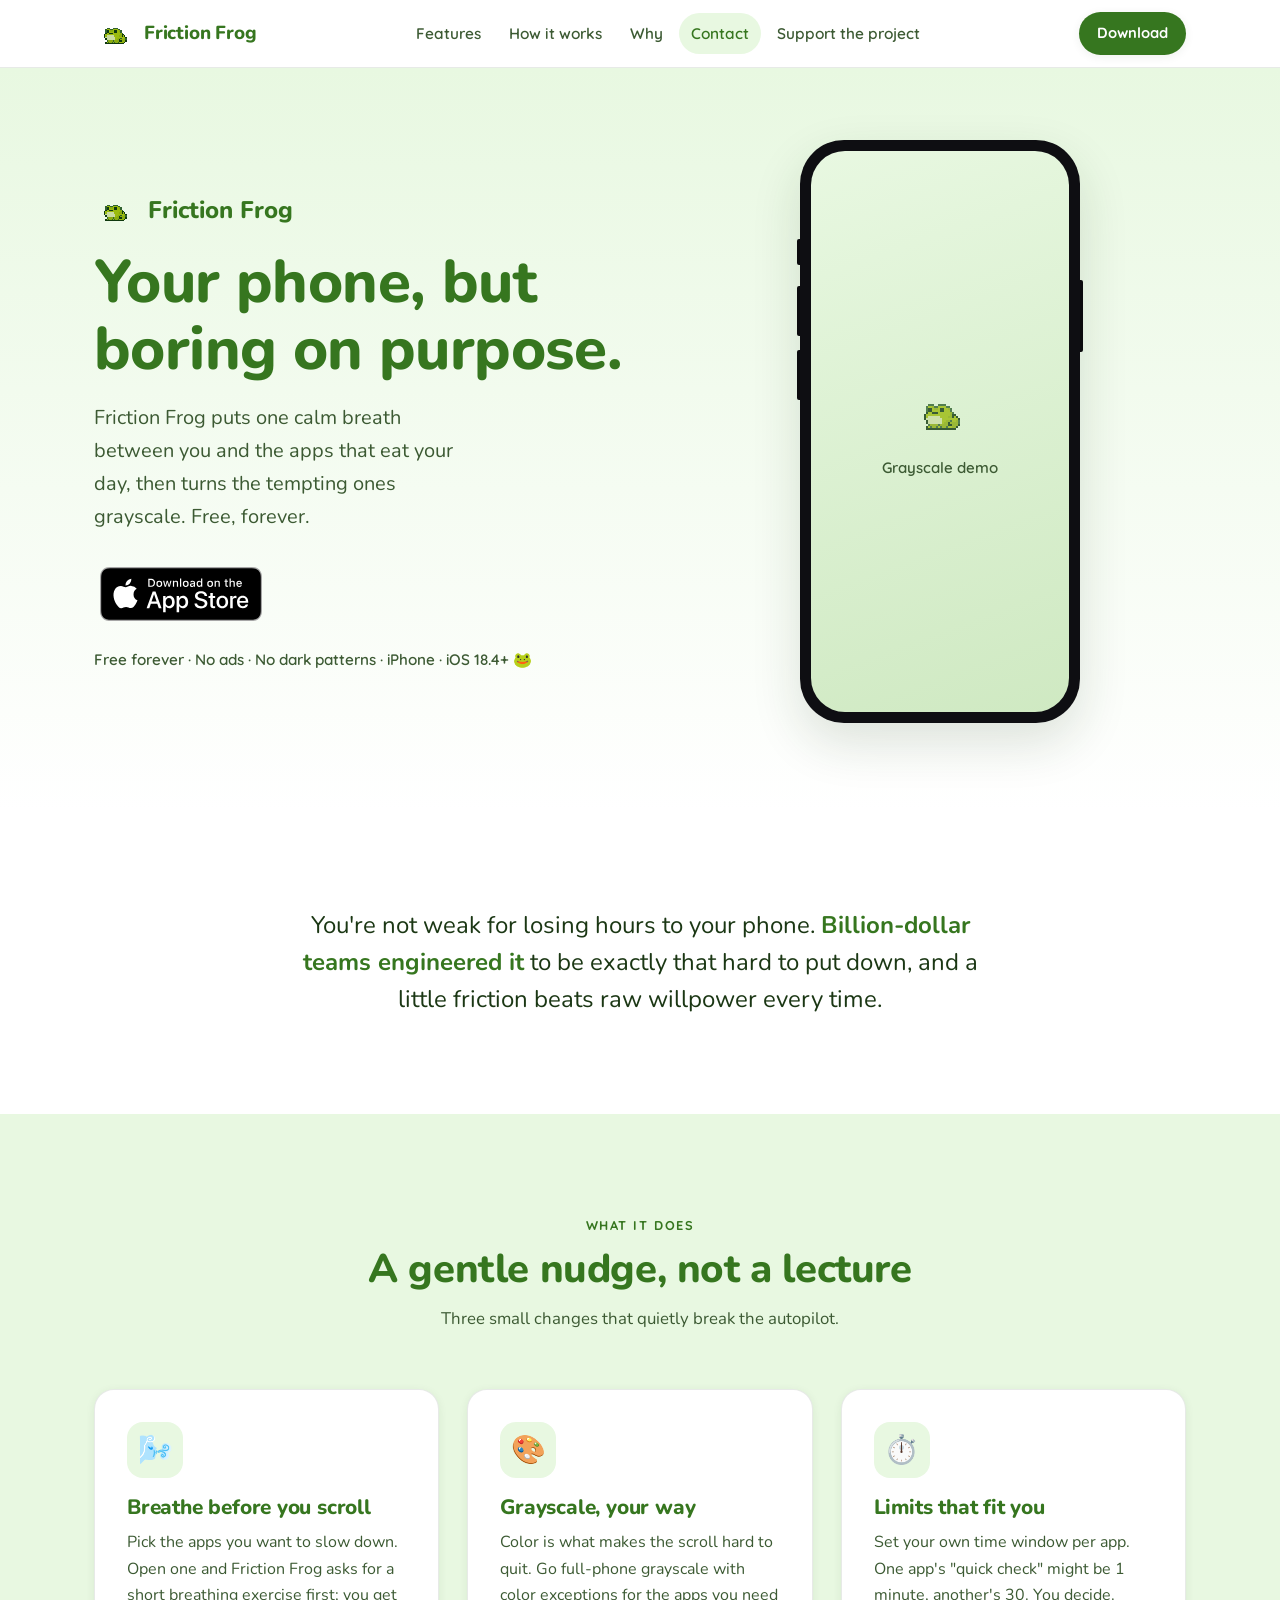
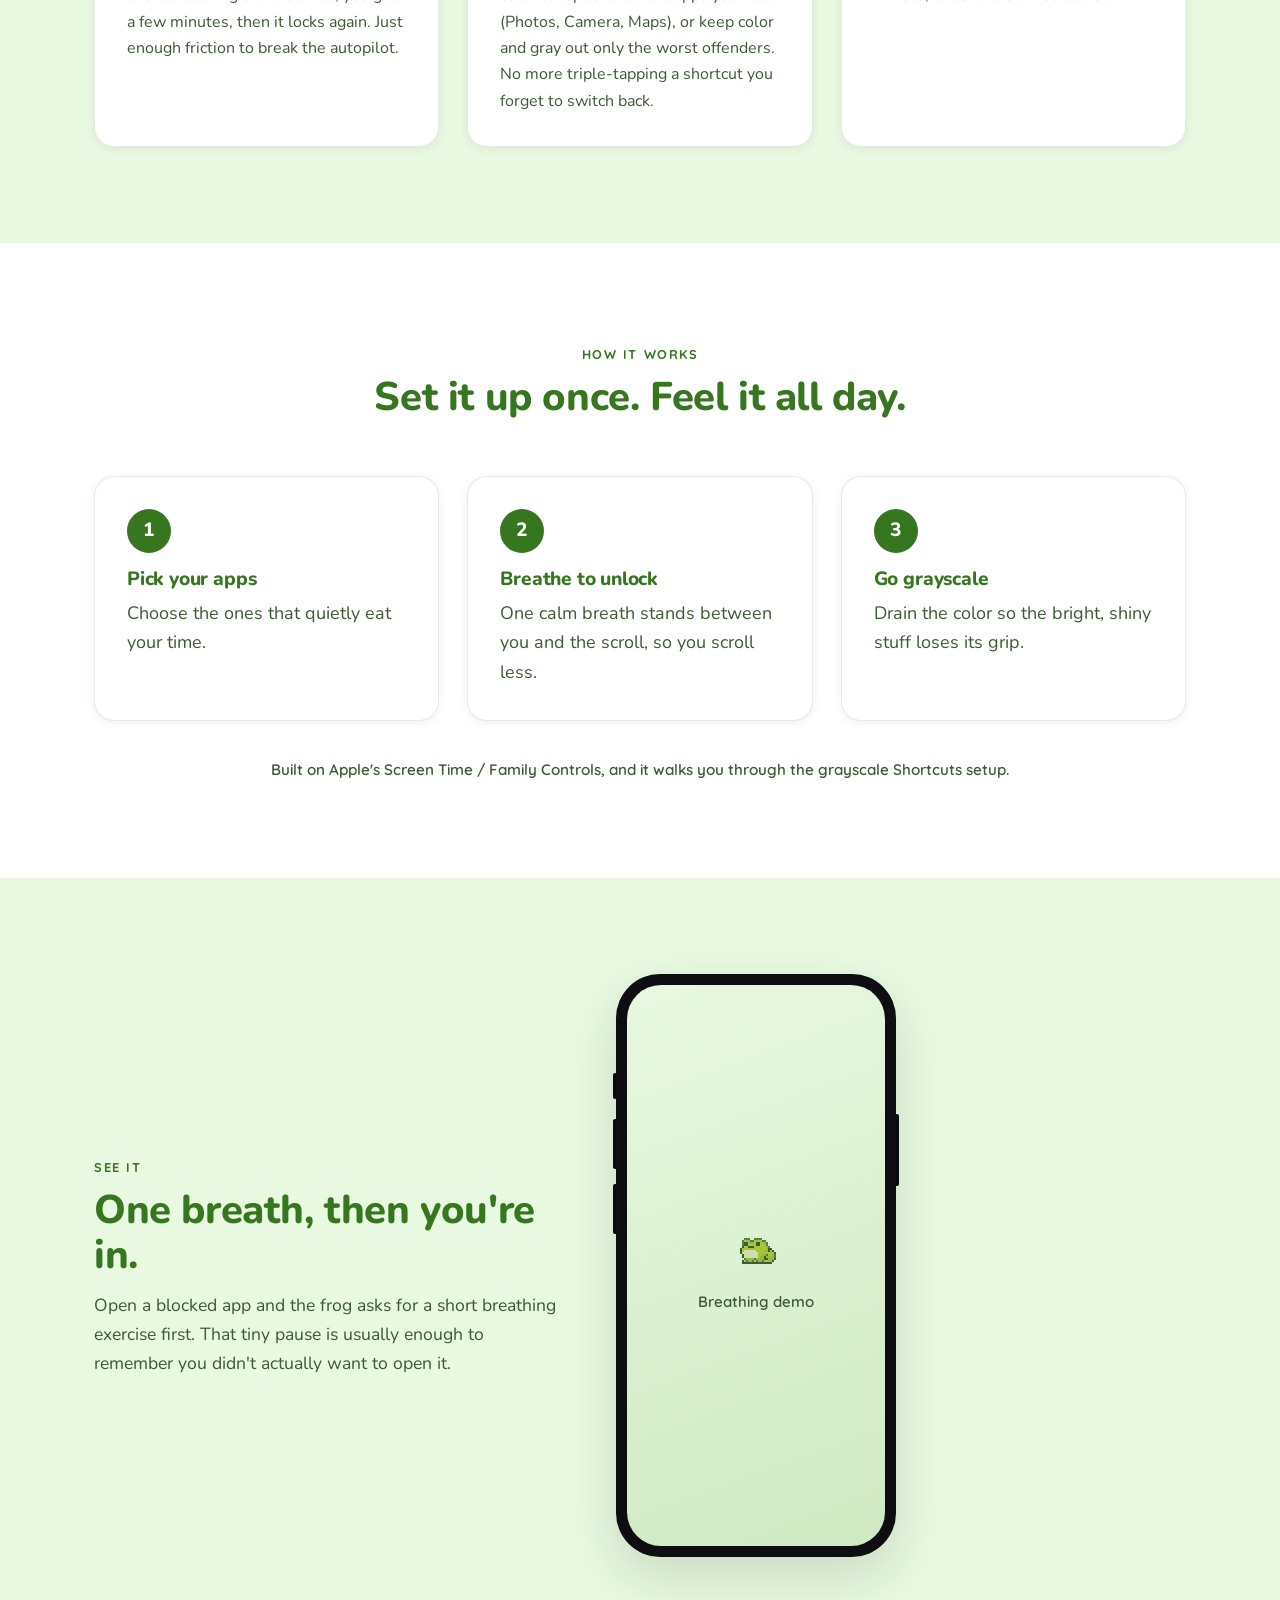
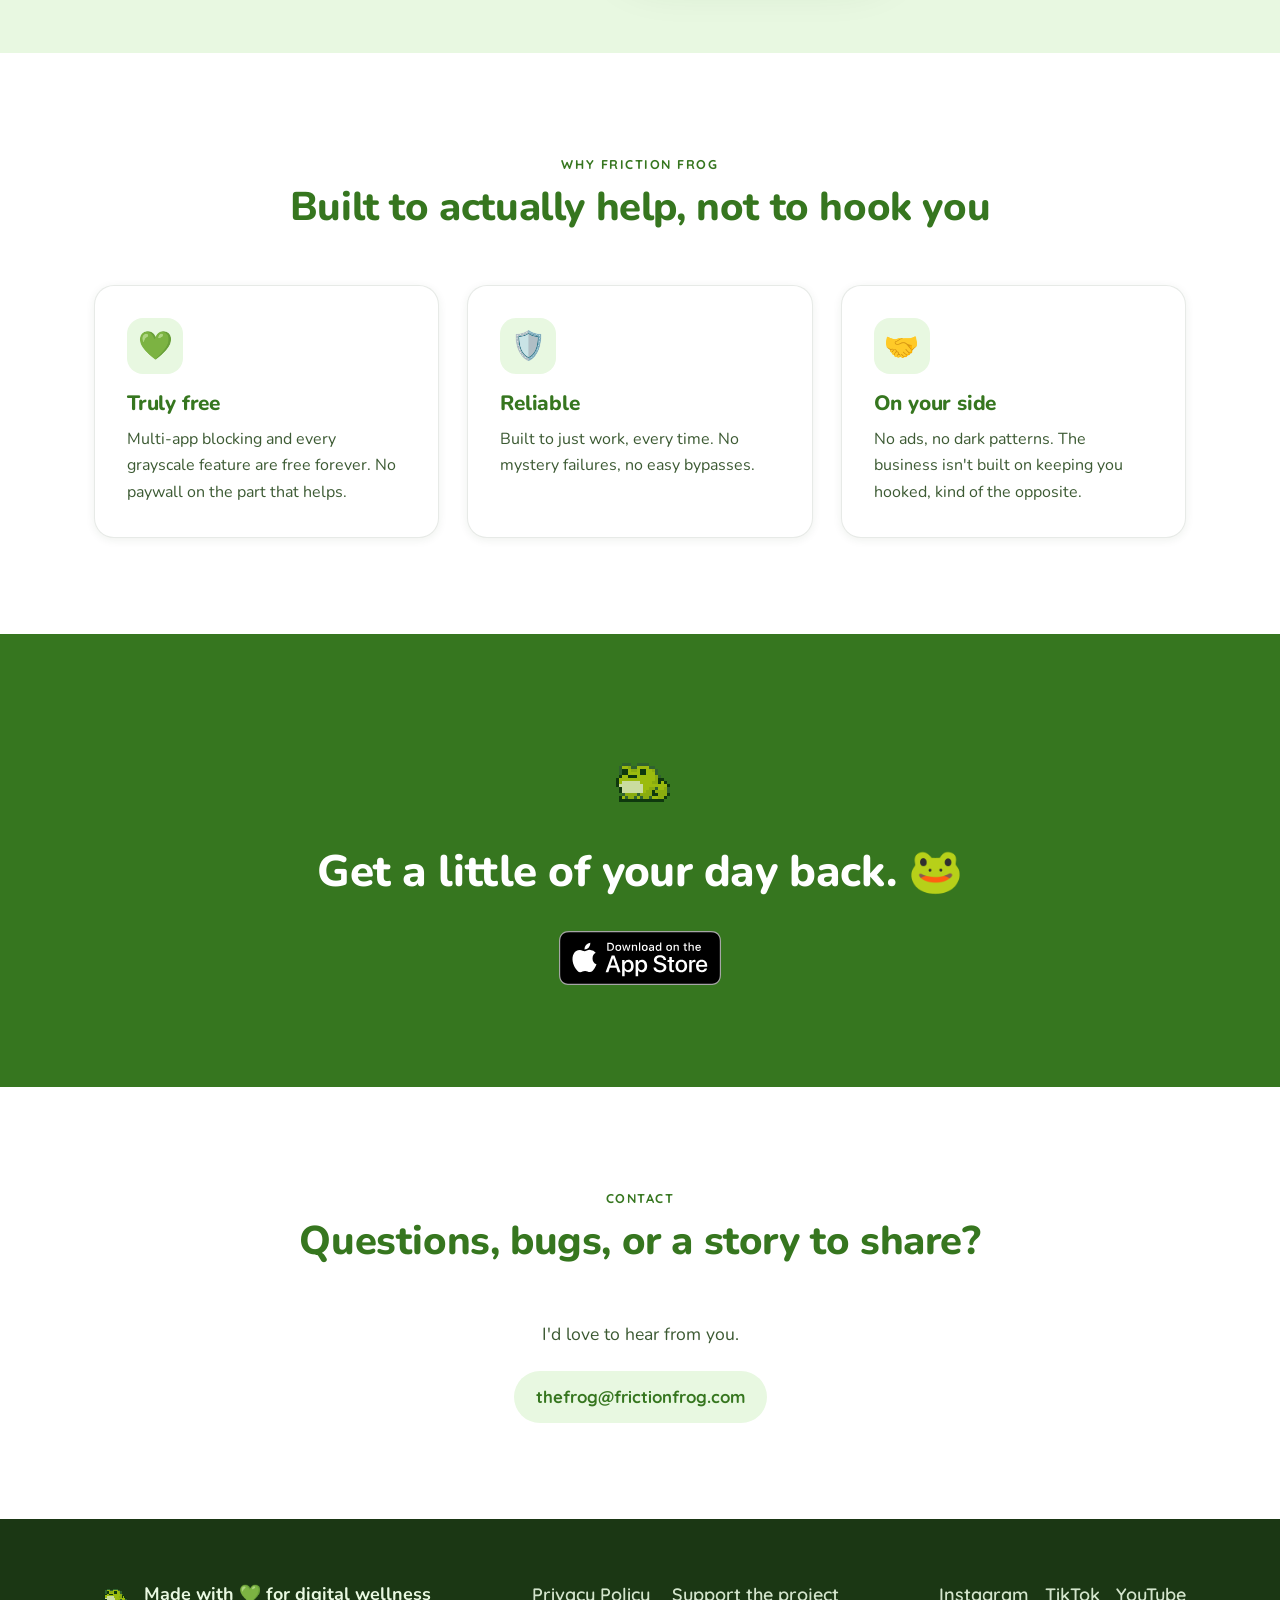
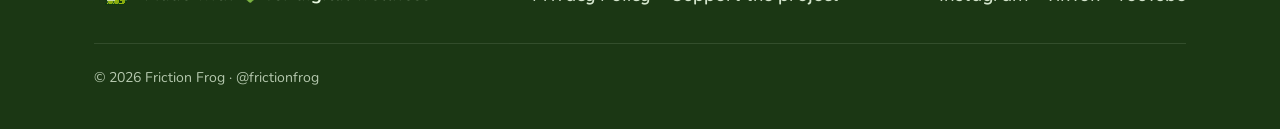
==== index.html @ 9bef0cc9 "Bringing the project back to life" ====
<!DOCTYPE html>
<html lang="en">
<head>
  <meta charset="UTF-8">
  <meta name="viewport" content="width=device-width, initial-scale=1.0">

  <!-- ===== SEO ===== -->
  <title>Friction Frog: Your phone, but boring on purpose.</title>
  <meta name="description" content="Friction Frog puts one calm breath between you and the apps that eat your day, then turns the tempting ones grayscale. A free iOS digital-wellness app. Free, forever.">
  <link rel="canonical" href="https://frictionfrog.com/">
  <meta name="theme-color" content="#36761F">

  <!-- ===== Open Graph / social ===== -->
  <meta property="og:type" content="website">
  <meta property="og:url" content="https://frictionfrog.com/">
  <meta property="og:title" content="Friction Frog: Your phone, but boring on purpose.">
  <meta property="og:description" content="One calm breath between you and the apps that eat your day, then grayscale for the tempting ones. Free, forever.">
  <meta property="og:image" content="https://frictionfrog.com/assets/og-image.png">
  <meta property="og:image:width" content="1200">
  <meta property="og:image:height" content="630">
  <meta name="twitter:card" content="summary_large_image">
  <meta name="twitter:title" content="Friction Frog: Your phone, but boring on purpose.">
  <meta name="twitter:description" content="One calm breath between you and the apps that eat your day, then grayscale for the tempting ones. Free, forever.">
  <meta name="twitter:image" content="https://frictionfrog.com/assets/og-image.png">

  <!-- ===== Icons (frog.png placeholder until the new logo) ===== -->
  <link rel="icon" href="frog.png">
  <link rel="apple-touch-icon" href="frog.png">

  <!-- ===== Fonts (already part of the brand) ===== -->
  <link rel="preconnect" href="https://fonts.googleapis.com">
  <link rel="preconnect" href="https://fonts.gstatic.com" crossorigin>
  <link href="https://fonts.googleapis.com/css2?family=Nunito:wght@400;600;700;800&family=Quicksand:wght@400;500;600;700&display=swap" rel="stylesheet">

  <!-- =====================================================================
       ANALYTICS: GoatCounter (cookieless, no personal data).
       1. Create a free site at https://www.goatcounter.com/
       2. Replace YOURCODE below with your site code.
       This is the ONLY place you need to paste your token.
       ===================================================================== -->
  <script data-goatcounter="https://frictionfrog.goatcounter.com/count"
          async src="//gc.zgo.at/count.js"></script>

  <link rel="stylesheet" href="styles.css">
</head>
<body>
  <!-- ===================== NAV ===================== -->
  <header class="nav">
    <div class="container nav__inner">
      <a class="nav__brand" href="#top" aria-label="Friction Frog home">
        <span class="logo logo--mark" role="img" aria-label="Friction Frog"></span>
        <span class="wordmark">Friction Frog</span>
      </a>

      <nav class="nav__links" aria-label="Primary">
        <a href="#features">Features</a>
        <a href="#how">How it works</a>
        <a href="#why">Why</a>
        <a href="#contact">Contact</a>
        <a href="support.html">Support the project</a>
      </nav>

      <div class="nav__cta">
        <a class="btn btn--primary btn--sm desktop-download" data-download-cta
           href="https://apps.apple.com/us/app/friction-frog/id6751865850">Download</a>
        <button class="nav__toggle" aria-label="Menu" aria-expanded="false" aria-controls="primary-nav">
          <svg viewBox="0 0 24 24" fill="none" stroke="currentColor" stroke-width="2.2" stroke-linecap="round">
            <line x1="4" y1="7" x2="20" y2="7"></line>
            <line x1="4" y1="12" x2="20" y2="12"></line>
            <line x1="4" y1="17" x2="20" y2="17"></line>
          </svg>
        </button>
      </div>
    </div>
  </header>

  <main id="top">
    <!-- ===================== HERO ===================== -->
    <section class="hero">
      <div class="container hero__grid">
        <div class="hero__copy">
          <div class="hero__brand">
            <span class="logo logo--mark" role="img" aria-label="Friction Frog"></span>
            <span class="wordmark">Friction Frog</span>
          </div>
          <h1>Your phone, but boring on purpose.</h1>
          <p class="hero__sub">Friction Frog puts one calm breath between you and the apps that eat your day, then turns the tempting ones grayscale. Free, forever.</p>
          <div class="hero__cta">
            <a class="appstore-badge" data-download-cta
               href="https://apps.apple.com/us/app/friction-frog/id6751865850"
               aria-label="Download Friction Frog on the App Store">
              <img src="assets/app-store-badge.svg" alt="Download on the App Store" width="180" height="54">
            </a>
          </div>
          <p class="hero__trust">Free forever · No ads · No dark patterns · iPhone · iOS 18.4+ 🐸</p>
        </div>

        <div class="hero__media">
          <div class="phone">
            <span class="phone__btn phone__btn--silent" aria-hidden="true"></span>
            <span class="phone__btn phone__btn--volup" aria-hidden="true"></span>
            <span class="phone__btn phone__btn--voldown" aria-hidden="true"></span>
            <span class="phone__btn phone__btn--power" aria-hidden="true"></span>
            <div class="phone__screen">
              <div class="phone__placeholder" aria-hidden="true">
                <span class="logo" role="img" aria-label="Friction Frog"></span>
                <small>Grayscale demo</small>
              </div>
              <video class="demo-video" autoplay muted loop playsinline
                     poster="assets/grayscale-poster.png"
                     aria-label="Demo of Friction Frog turning apps grayscale">
                <source src="assets/grayscale-demo.mp4" type="video/mp4">
              </video>
            </div>
          </div>
        </div>
      </div>
    </section>

    <!-- ===================== PROBLEM / EMPATHY ===================== -->
    <section class="section empathy">
      <div class="container reveal">
        <p>You're not weak for losing hours to your phone. <strong>Billion-dollar teams engineered it</strong> to be exactly that hard to put down, and a little friction beats raw willpower every time.</p>
      </div>
    </section>

    <!-- ===================== FEATURES ===================== -->
    <section class="section section--alt" id="features">
      <div class="container">
        <div class="section__head reveal">
          <span class="eyebrow">What it does</span>
          <h2>A gentle nudge, not a lecture</h2>
          <p>Three small changes that quietly break the autopilot.</p>
        </div>
        <div class="cards">
          <article class="card reveal">
            <div class="card__icon" aria-hidden="true">🌬️</div>
            <h3>Breathe before you scroll</h3>
            <p>Pick the apps you want to slow down. Open one and Friction Frog asks for a short breathing exercise first; you get a few minutes, then it locks again. Just enough friction to break the autopilot.</p>
          </article>
          <article class="card reveal">
            <div class="card__icon" aria-hidden="true">🎨</div>
            <h3>Grayscale, your way</h3>
            <p>Color is what makes the scroll hard to quit. Go full-phone grayscale with color exceptions for the apps you need (Photos, Camera, Maps), or keep color and gray out only the worst offenders. No more triple-tapping a shortcut you forget to switch back.</p>
          </article>
          <article class="card reveal">
            <div class="card__icon" aria-hidden="true">⏱️</div>
            <h3>Limits that fit you</h3>
            <p>Set your own time window per app. One app's "quick check" might be 1 minute, another's 30. You decide.</p>
          </article>
        </div>
      </div>
    </section>

    <!-- ===================== HOW IT WORKS ===================== -->
    <section class="section" id="how">
      <div class="container">
        <div class="section__head reveal">
          <span class="eyebrow">How it works</span>
          <h2>Set it up once. Feel it all day.</h2>
        </div>
        <div class="steps">
          <div class="step reveal">
            <div class="step__num">1</div>
            <h3>Pick your apps</h3>
            <p>Choose the ones that quietly eat your time.</p>
          </div>
          <div class="step reveal">
            <div class="step__num">2</div>
            <h3>Breathe to unlock</h3>
            <p>One calm breath stands between you and the scroll, so you scroll less.</p>
          </div>
          <div class="step reveal">
            <div class="step__num">3</div>
            <h3>Go grayscale</h3>
            <p>Drain the color so the bright, shiny stuff loses its grip.</p>
          </div>
        </div>
        <p class="note reveal">Built on Apple's Screen Time / Family Controls, and it walks you through the grayscale Shortcuts setup.</p>
      </div>
    </section>

    <!-- ===================== DEMO ===================== -->
    <section class="section section--alt" id="demo">
      <div class="container demo__grid">
        <div class="demo__copy reveal">
          <span class="eyebrow">See it</span>
          <h2>One breath, then you're in.</h2>
          <p>Open a blocked app and the frog asks for a short breathing exercise first. That tiny pause is usually enough to remember you didn't actually want to open it.</p>
        </div>
        <div class="demo__media reveal">
          <div class="phone">
            <span class="phone__btn phone__btn--silent" aria-hidden="true"></span>
            <span class="phone__btn phone__btn--volup" aria-hidden="true"></span>
            <span class="phone__btn phone__btn--voldown" aria-hidden="true"></span>
            <span class="phone__btn phone__btn--power" aria-hidden="true"></span>
            <div class="phone__screen">
              <div class="phone__placeholder" aria-hidden="true">
                <span class="logo" role="img" aria-label="Friction Frog"></span>
                <small>Breathing demo</small>
              </div>
              <video class="demo-video" autoplay muted loop playsinline
                     poster="assets/breathing-poster.png"
                     aria-label="Demo of the Friction Frog breathing gate">
                <source src="assets/breathing-demo.mp4" type="video/mp4">
              </video>
            </div>
          </div>
        </div>
      </div>
    </section>

    <!-- ===================== WHY ===================== -->
    <section class="section" id="why">
      <div class="container">
        <div class="section__head reveal">
          <span class="eyebrow">Why Friction Frog</span>
          <h2>Built to actually help, not to hook you</h2>
        </div>
        <div class="cards">
          <article class="card reveal">
            <div class="card__icon" aria-hidden="true">💚</div>
            <h3>Truly free</h3>
            <p>Multi-app blocking and every grayscale feature are free forever. No paywall on the part that helps.</p>
          </article>
          <article class="card reveal">
            <div class="card__icon" aria-hidden="true">🛡️</div>
            <h3>Reliable</h3>
            <p>Built to just work, every time. No mystery failures, no easy bypasses.</p>
          </article>
          <article class="card reveal">
            <div class="card__icon" aria-hidden="true">🤝</div>
            <h3>On your side</h3>
            <p>No ads, no dark patterns. The business isn't built on keeping you hooked, kind of the opposite.</p>
          </article>
        </div>
      </div>
    </section>

    <!-- ===================== FINAL CTA ===================== -->
    <section class="section cta-band">
      <div class="container cta-band__inner reveal">
        <span class="logo logo--cta" role="img" aria-label="Friction Frog"></span>
        <h2>Get a little of your day back. 🐸</h2>
        <a class="appstore-badge" data-download-cta
           href="https://apps.apple.com/us/app/friction-frog/id6751865850"
           aria-label="Download Friction Frog on the App Store">
          <img src="assets/app-store-badge.svg" alt="Download on the App Store" width="180" height="54">
        </a>
      </div>
    </section>

    <!-- ===================== CONTACT (App Store Support URL target) ===================== -->
    <section class="section contact" id="contact">
      <div class="container reveal">
        <div class="section__head">
          <span class="eyebrow">Contact</span>
          <h2>Questions, bugs, or a story to share?</h2>
        </div>
        <p>I'd love to hear from you.</p>
        <!-- Address is assembled by app.js so bots can't trivially scrape it.
             <noscript> fallback is entity-encoded for the same reason. -->
        <a class="email-link" data-email data-keep-text href="#">
          <noscript>thefrog&#64;frictionfrog&#46;com</noscript>
          <span aria-hidden="true">✉️ Email the developer</span>
        </a>
      </div>
    </section>
  </main>

  <!-- ===================== FOOTER ===================== -->
  <footer class="footer">
    <div class="container">
      <div class="footer__grid">
        <span class="footer__made">
          <span class="logo logo--mark" role="img" aria-label="Friction Frog"></span>
          Made with 💚 for digital wellness
        </span>
        <nav class="footer__links" aria-label="Footer">
          <a href="privacy.html">Privacy Policy</a>
          <a href="support.html">Support the project</a>
        </nav>
        <div class="footer__social">
          <a href="https://instagram.com/frictionfrog" target="_blank" rel="noopener noreferrer">Instagram</a>
          <a href="https://tiktok.com/@frictionfrog" target="_blank" rel="noopener noreferrer">TikTok</a>
          <a href="https://youtube.com/@frictionfrog" target="_blank" rel="noopener noreferrer">YouTube</a>
        </div>
      </div>
      <div class="footer__legal">
        © <span data-year>2026</span> Friction Frog · @frictionfrog
      </div>
    </div>
  </footer>

  <!-- ===================== STICKY DOWNLOAD ===================== -->
  <div class="sticky-cta">
    <a class="btn btn--accent" data-download-cta
       href="https://apps.apple.com/us/app/friction-frog/id6751865850">⬇ Download for free</a>
  </div>

  <script src="app.js" defer></script>
</body>
</html>
---- styles.css ----
/* =====================================================================
   Friction Frog: shared design system
   Clean, modern wellness aesthetic. Used by index.html, privacy.html, 404.html.
   ===================================================================== */

/* ---- Design tokens ------------------------------------------------- */
:root {
  /* Brand palette */
  --forest: #36761F;
  --lime: #A1BA3C;
  --mint: #E8F8E1;
  --dark: #1B3714;
  --white: #FFFFFF;
  --accent: #F4B740;

  /* One-line logo swap point (decorative frog mascots reference this) */
  --logo-url: url('frog.png');

  /* Semantic */
  --ink: var(--dark);
  --ink-soft: #3c5a33;
  --surface: var(--white);
  --surface-alt: var(--mint);
  --border: rgba(27, 55, 20, 0.10);

  /* Shape & depth */
  --radius: 20px;
  --radius-sm: 12px;
  --radius-lg: 28px;
  --shadow-sm: 0 2px 10px rgba(27, 55, 20, 0.07);
  --shadow-md: 0 10px 30px rgba(27, 55, 20, 0.10);
  --shadow-lg: 0 20px 50px rgba(27, 55, 20, 0.14);

  /* Layout */
  --maxw: 1140px;
  --nav-h: 68px;

  /* Type */
  --font-head: 'Nunito', system-ui, -apple-system, sans-serif;
  --font-accent: 'Quicksand', system-ui, -apple-system, sans-serif;
}

/* ---- Reset --------------------------------------------------------- */
*, *::before, *::after { margin: 0; padding: 0; box-sizing: border-box; }

html { scroll-behavior: smooth; scroll-padding-top: calc(var(--nav-h) + 16px); }

body {
  font-family: var(--font-head);
  font-size: 18px;
  line-height: 1.65;
  color: var(--ink);
  background: var(--white);
  -webkit-font-smoothing: antialiased;
  overflow-x: hidden;
}

img, svg, video { display: block; max-width: 100%; }

a { color: var(--forest); }

h1, h2, h3 {
  font-family: var(--font-head);
  font-weight: 800;
  color: var(--forest);
  line-height: 1.12;
  letter-spacing: -0.01em;
}

/* ---- Layout helpers ----------------------------------------------- */
.container { width: 100%; max-width: var(--maxw); margin: 0 auto; padding: 0 24px; }

.section { padding: 96px 0; }
.section--alt { background: var(--surface-alt); }
.section__head { max-width: 720px; margin: 0 auto 56px; text-align: center; }
.section__head h2 { font-size: clamp(28px, 4vw, 40px); margin-bottom: 14px; }
.section__head p { color: var(--ink-soft); font-size: 1.05rem; }
.eyebrow {
  font-family: var(--font-accent); font-weight: 700; text-transform: uppercase;
  letter-spacing: 0.12em; font-size: 0.8rem; color: var(--forest);
  display: inline-block; margin-bottom: 10px;
}

/* ---- Logo mascot (one-line swap via --logo-url) -------------------- */
.logo {
  display: inline-block;
  background: var(--logo-url) center / contain no-repeat;
  /* TEMP: frog.png is a 32px pixel sprite, so render crisp instead of blurry when enlarged.
     Remove this line when the new hi-res logo replaces frog.png. */
  image-rendering: pixelated;
}
.logo--mark { width: 40px; height: 40px; }
.logo--hero { width: 128px; height: 128px; } /* 4× the 32px source for clean pixels */
.logo--cta  { width: 96px;  height: 96px; }  /* 3× */

/* ---- Buttons ------------------------------------------------------- */
.btn {
  display: inline-flex; align-items: center; gap: 8px;
  font-family: var(--font-accent); font-weight: 700; font-size: 1rem;
  padding: 13px 24px; border-radius: 999px; border: 0; cursor: pointer;
  text-decoration: none; transition: transform .18s ease, box-shadow .18s ease, background .18s ease;
  white-space: nowrap;
}
.btn--primary { background: var(--forest); color: var(--white); box-shadow: var(--shadow-sm); }
.btn--primary:hover { transform: translateY(-2px); box-shadow: var(--shadow-md); background: #2e6519; }
.btn--accent { background: var(--accent); color: var(--dark); box-shadow: var(--shadow-sm); }
.btn--accent:hover { transform: translateY(-2px); box-shadow: var(--shadow-md); }
.btn--ghost { background: transparent; color: var(--forest); border: 2px solid rgba(54,118,31,.25); }
.btn--ghost:hover { background: var(--mint); }
.btn--sm { padding: 9px 18px; font-size: .92rem; }

/* ---- App Store badge (primary CTA) + graceful fallback ------------- */
.appstore-badge {
  display: inline-block; line-height: 0;
  /* Apple clear-space: ~10% of badge height padding all round */
  padding: 6px;
  border-radius: 12px;
  transition: transform .18s ease, box-shadow .18s ease;
}
.appstore-badge:hover { transform: translateY(-2px); }
.appstore-badge img { height: 54px; width: auto; }

/* JS-rendered fallback when the SVG is missing; looks like Apple's badge */
.appstore-badge--fallback {
  display: inline-flex; align-items: center; gap: 10px;
  height: 54px; padding: 0 18px; background: #000; color: #fff;
  border-radius: 11px; font-family: var(--font-head); text-decoration: none;
  box-shadow: var(--shadow-sm);
}
.appstore-badge--fallback .apple-glyph { font-size: 26px; line-height: 1; }
.appstore-badge--fallback .badge-txt { display: flex; flex-direction: column; line-height: 1.15; }
.appstore-badge--fallback .badge-txt small { font-size: 10px; letter-spacing: .02em; opacity: .9; }
.appstore-badge--fallback .badge-txt b { font-size: 19px; font-weight: 600; }

/* ---- Navigation --------------------------------------------------- */
.nav {
  position: sticky; top: 0; z-index: 100;
  height: var(--nav-h);
  background: rgba(255, 255, 255, 0.82);
  backdrop-filter: saturate(180%) blur(12px);
  -webkit-backdrop-filter: saturate(180%) blur(12px);
  border-bottom: 1px solid var(--border);
}
.nav__inner { display: flex; align-items: center; justify-content: space-between; height: 100%; }
.nav__brand { display: inline-flex; align-items: center; gap: 10px; text-decoration: none; }
.nav__brand .wordmark {
  font-family: var(--font-head); font-weight: 800; font-size: 1.18rem; color: var(--forest);
  letter-spacing: -0.01em;
}
.nav__links { display: flex; align-items: center; gap: 4px; }
.nav__links a {
  font-family: var(--font-accent); font-weight: 600; font-size: .96rem;
  color: var(--ink-soft); text-decoration: none; padding: 8px 12px; border-radius: 999px;
  transition: background .15s ease, color .15s ease;
}
.nav__links a:hover { background: var(--mint); color: var(--forest); }
.nav__links a.active { color: var(--forest); background: var(--mint); }
.nav__cta { display: inline-flex; align-items: center; gap: 12px; }

.nav__toggle {
  display: none; background: none; border: 0; cursor: pointer; padding: 8px;
  color: var(--forest);
}
.nav__toggle svg { width: 26px; height: 26px; }

/* ---- Hero --------------------------------------------------------- */
.hero {
  background: linear-gradient(180deg, var(--mint) 0%, rgba(232, 248, 225, 0) 100%);
  padding: 72px 0 88px;
}
.hero__grid {
  display: grid; grid-template-columns: 1.05fr 0.95fr; gap: 56px; align-items: center;
}
.hero__brand { display: inline-flex; align-items: center; gap: 14px; margin-bottom: 18px; }
.hero__brand .wordmark {
  font-family: var(--font-head); font-weight: 800; font-size: 1.5rem; color: var(--forest);
}
.hero h1 { font-size: clamp(36px, 5.4vw, 60px); margin-bottom: 18px; }
.hero__sub { font-size: clamp(1.05rem, 1.6vw, 1.25rem); color: var(--ink-soft); max-width: 30ch; margin-bottom: 28px; }
.hero__cta { display: flex; align-items: center; gap: 16px; flex-wrap: wrap; margin-bottom: 20px; }
.hero__trust { font-family: var(--font-accent); font-weight: 600; color: var(--ink-soft); font-size: .95rem; }
.hero__media { display: flex; justify-content: center; }

/* ---- Phone mockup ------------------------------------------------- */
.phone {
  position: relative; width: 280px;
  background: #0e0e12; border-radius: 44px; padding: 11px;
  box-shadow: var(--shadow-lg);
}
/* No fake notch: the screen recordings already include the Dynamic Island. */
.phone__screen {
  position: relative; width: 100%; aspect-ratio: 1206 / 2622; /* match the recording exactly */
  border-radius: 34px; overflow: hidden;
  background: linear-gradient(160deg, var(--mint), #cfe9c2);
  display: flex; align-items: center; justify-content: center;
}
/* placeholder shown behind the video; visible if the video/poster is missing */
.phone__placeholder {
  position: absolute; inset: 0; display: flex; flex-direction: column;
  align-items: center; justify-content: center; gap: 10px; text-align: center;
  color: var(--forest); font-family: var(--font-accent); font-weight: 700;
}
.phone__placeholder .logo { width: 64px; height: 64px; opacity: .8; }
.phone__placeholder small { color: var(--ink-soft); font-weight: 600; }
/* Fill the screen, then scale up very slightly to cover the rounded edges
   with no hairline background bleed. Anchored to the top (transform-origin),
   so the space above the Dynamic Island is preserved exactly as recorded and
   the tiny crop falls at the bottom. Horizontal growth stays symmetric. */
.phone__screen video {
  position: absolute; inset: 0;
  width: 100%; height: 100%;
  object-fit: cover; z-index: 1;
  transform: scale(1.02);
  transform-origin: center top;
}

/* Fake hardware buttons (decorative) — left: action + volume, right: side button */
.phone__btn { position: absolute; background: #0a0a0d; width: 3px; }
.phone__btn--silent  { left: -3px;  top: 17%; height: 26px; border-radius: 2px 0 0 2px; }
.phone__btn--volup   { left: -3px;  top: 25%; height: 50px; border-radius: 2px 0 0 2px; }
.phone__btn--voldown { left: -3px;  top: 36%; height: 50px; border-radius: 2px 0 0 2px; }
.phone__btn--power   { right: -3px; top: 24%; height: 72px; border-radius: 0 2px 2px 0; }

/* ---- Problem / empathy -------------------------------------------- */
.empathy { text-align: center; }
.empathy p { font-size: clamp(1.15rem, 2.2vw, 1.5rem); max-width: 720px; margin: 0 auto; color: var(--ink); line-height: 1.55; }
.empathy strong { color: var(--forest); }

/* ---- Cards (features / why) --------------------------------------- */
.cards { display: grid; grid-template-columns: repeat(3, 1fr); gap: 28px; }
.card {
  background: var(--surface); border: 1px solid var(--border); border-radius: var(--radius);
  padding: 32px; box-shadow: var(--shadow-sm); transition: transform .2s ease, box-shadow .2s ease;
}
.card:hover { transform: translateY(-4px); box-shadow: var(--shadow-md); }
.card__icon {
  width: 56px; height: 56px; border-radius: 16px; background: var(--mint);
  display: flex; align-items: center; justify-content: center; font-size: 28px; margin-bottom: 18px;
}
.card h3 { font-size: 1.3rem; margin-bottom: 10px; }
.card p { color: var(--ink-soft); font-size: 1rem; }
.card__img { margin-top: 18px; border-radius: var(--radius-sm); }

/* ---- How it works (steps) ----------------------------------------- */
.steps { display: grid; grid-template-columns: repeat(3, 1fr); gap: 28px; counter-reset: step; }
.step { position: relative; padding: 32px; background: var(--surface); border: 1px solid var(--border); border-radius: var(--radius); box-shadow: var(--shadow-sm); }
.step__num {
  width: 44px; height: 44px; border-radius: 50%; background: var(--forest); color: var(--white);
  display: flex; align-items: center; justify-content: center; font-weight: 800; font-size: 1.2rem;
  margin-bottom: 16px;
}
.step h3 { font-size: 1.2rem; margin-bottom: 8px; }
.step p { color: var(--ink-soft); }
.note {
  text-align: center; margin-top: 36px; color: var(--ink-soft); font-size: .95rem;
  font-family: var(--font-accent); font-weight: 600;
}

/* ---- Demo section ------------------------------------------------- */
.demo__grid { display: grid; grid-template-columns: 0.9fr 1.1fr; gap: 56px; align-items: center; }
.demo__copy h2 { font-size: clamp(28px, 4vw, 40px); margin-bottom: 14px; }
.demo__copy p { color: var(--ink-soft); font-size: 1.1rem; }

/* ---- Final CTA band ----------------------------------------------- */
.cta-band { background: var(--forest); color: var(--white); text-align: center; }
.cta-band h2 { color: var(--white); font-size: clamp(28px, 4.2vw, 44px); margin-bottom: 28px; }
.cta-band .logo { margin: 0 auto 22px; }
.cta-band__inner { display: flex; flex-direction: column; align-items: center; }

/* ---- Contact ------------------------------------------------------ */
.contact { text-align: center; }
.contact p { max-width: 600px; margin: 0 auto 22px; color: var(--ink-soft); font-size: 1.1rem; }
.email-link {
  display: inline-flex; align-items: center; gap: 8px;
  font-family: var(--font-accent); font-weight: 700; font-size: 1.05rem;
  color: var(--forest); background: var(--mint); padding: 12px 22px; border-radius: 999px;
  text-decoration: none; transition: transform .18s ease, box-shadow .18s ease;
}
.email-link:hover { transform: translateY(-2px); box-shadow: var(--shadow-sm); }

/* ---- Footer ------------------------------------------------------- */
.footer { background: var(--dark); color: var(--mint); padding: 56px 0 40px; }
.footer__grid { display: flex; flex-wrap: wrap; gap: 24px; justify-content: space-between; align-items: center; }
.footer__made { display: inline-flex; align-items: center; gap: 10px; font-weight: 700; }
.footer__links { display: flex; flex-wrap: wrap; gap: 22px; }
.footer__links a { color: var(--mint); text-decoration: none; font-family: var(--font-accent); font-weight: 600; opacity: .9; }
.footer__links a:hover { opacity: 1; text-decoration: underline; }
.footer__social { display: flex; gap: 16px; }
.footer__social a { color: var(--mint); text-decoration: none; opacity: .9; font-family: var(--font-accent); font-weight: 600; }
.footer__social a:hover { opacity: 1; }
.footer__legal { width: 100%; margin-top: 28px; padding-top: 22px; border-top: 1px solid rgba(232,248,225,.15); font-size: .88rem; opacity: .75; }

/* ---- Sticky / floating download button ---------------------------- */
.sticky-cta {
  position: fixed; left: 50%; bottom: 22px; transform: translate(-50%, 140%);
  z-index: 200; opacity: 0; transition: transform .35s cubic-bezier(.2,.8,.2,1), opacity .25s ease;
  box-shadow: var(--shadow-lg);
}
.sticky-cta.visible { transform: translate(-50%, 0); opacity: 1; }
.sticky-cta .btn--accent { padding: 14px 26px; font-size: 1.02rem; }

/* ---- Reveal-on-scroll animation ----------------------------------- */
.reveal { opacity: 0; transform: translateY(24px); transition: opacity .6s ease, transform .6s ease; }
.reveal.in { opacity: 1; transform: none; }

/* ---- Gentle frog idle --------------------------------------------- */
.logo--hero, .logo--cta { animation: frog-idle 4.5s ease-in-out infinite; }
@keyframes frog-idle {
  0%, 100% { transform: translateY(0); }
  50% { transform: translateY(-9px); }
}

/* ---- Simple inner pages (privacy / 404) --------------------------- */
.page { max-width: 760px; margin: 0 auto; padding: 64px 24px 80px; }
.page h1 { font-size: clamp(30px, 5vw, 44px); margin-bottom: 8px; }
.page .updated { color: var(--ink-soft); font-family: var(--font-accent); font-weight: 600; margin-bottom: 36px; }
.page h2 { font-size: 1.4rem; margin: 36px 0 12px; }
.page p, .page li { color: var(--ink); margin-bottom: 14px; }
.page ul { padding-left: 22px; }
.back-home { display: inline-flex; align-items: center; gap: 8px; margin-bottom: 28px; text-decoration: none; font-family: var(--font-accent); font-weight: 700; color: var(--forest); }

.notfound { min-height: 70vh; display: flex; flex-direction: column; align-items: center; justify-content: center; text-align: center; padding: 40px 24px; }
.notfound .logo { width: 128px; height: 128px; margin-bottom: 24px; }

/* Lighter/smaller no-pressure copy (support page) */
.fineprint { color: var(--ink-soft); font-size: .92rem; opacity: .85; }
.notfound h1 { font-size: clamp(28px, 5vw, 44px); margin-bottom: 12px; }
.notfound p { color: var(--ink-soft); font-size: 1.1rem; margin-bottom: 28px; }

/* ---- Responsive --------------------------------------------------- */
@media (max-width: 880px) {
  .hero__grid, .demo__grid { grid-template-columns: 1fr; gap: 40px; }
  .hero__sub { max-width: none; }
  .hero__media { order: -1; }
  .demo__media { display: flex; justify-content: center; }
  .cards, .steps { grid-template-columns: 1fr; }
  .section { padding: 72px 0; }

  .nav__toggle { display: inline-flex; }
  .nav__links {
    position: absolute; top: var(--nav-h); left: 0; right: 0;
    flex-direction: column; align-items: stretch; gap: 0;
    background: var(--white); border-bottom: 1px solid var(--border);
    padding: 8px; box-shadow: var(--shadow-md);
    display: none;
  }
  .nav__links.open { display: flex; }
  .nav__links a { padding: 14px 16px; }
  .nav .desktop-download { display: none; }
}

@media (min-width: 881px) {
  .nav__links { display: flex !important; }
}

@media (max-width: 520px) {
  .footer__grid { flex-direction: column; align-items: flex-start; }
  .phone { width: 240px; }
}

/* ---- Reduced motion ----------------------------------------------- */
@media (prefers-reduced-motion: reduce) {
  html { scroll-behavior: auto; }
  *, *::before, *::after { animation: none !important; transition: none !important; }
  .reveal { opacity: 1 !important; transform: none !important; }
  .sticky-cta.visible { transform: translate(-50%, 0); }
}
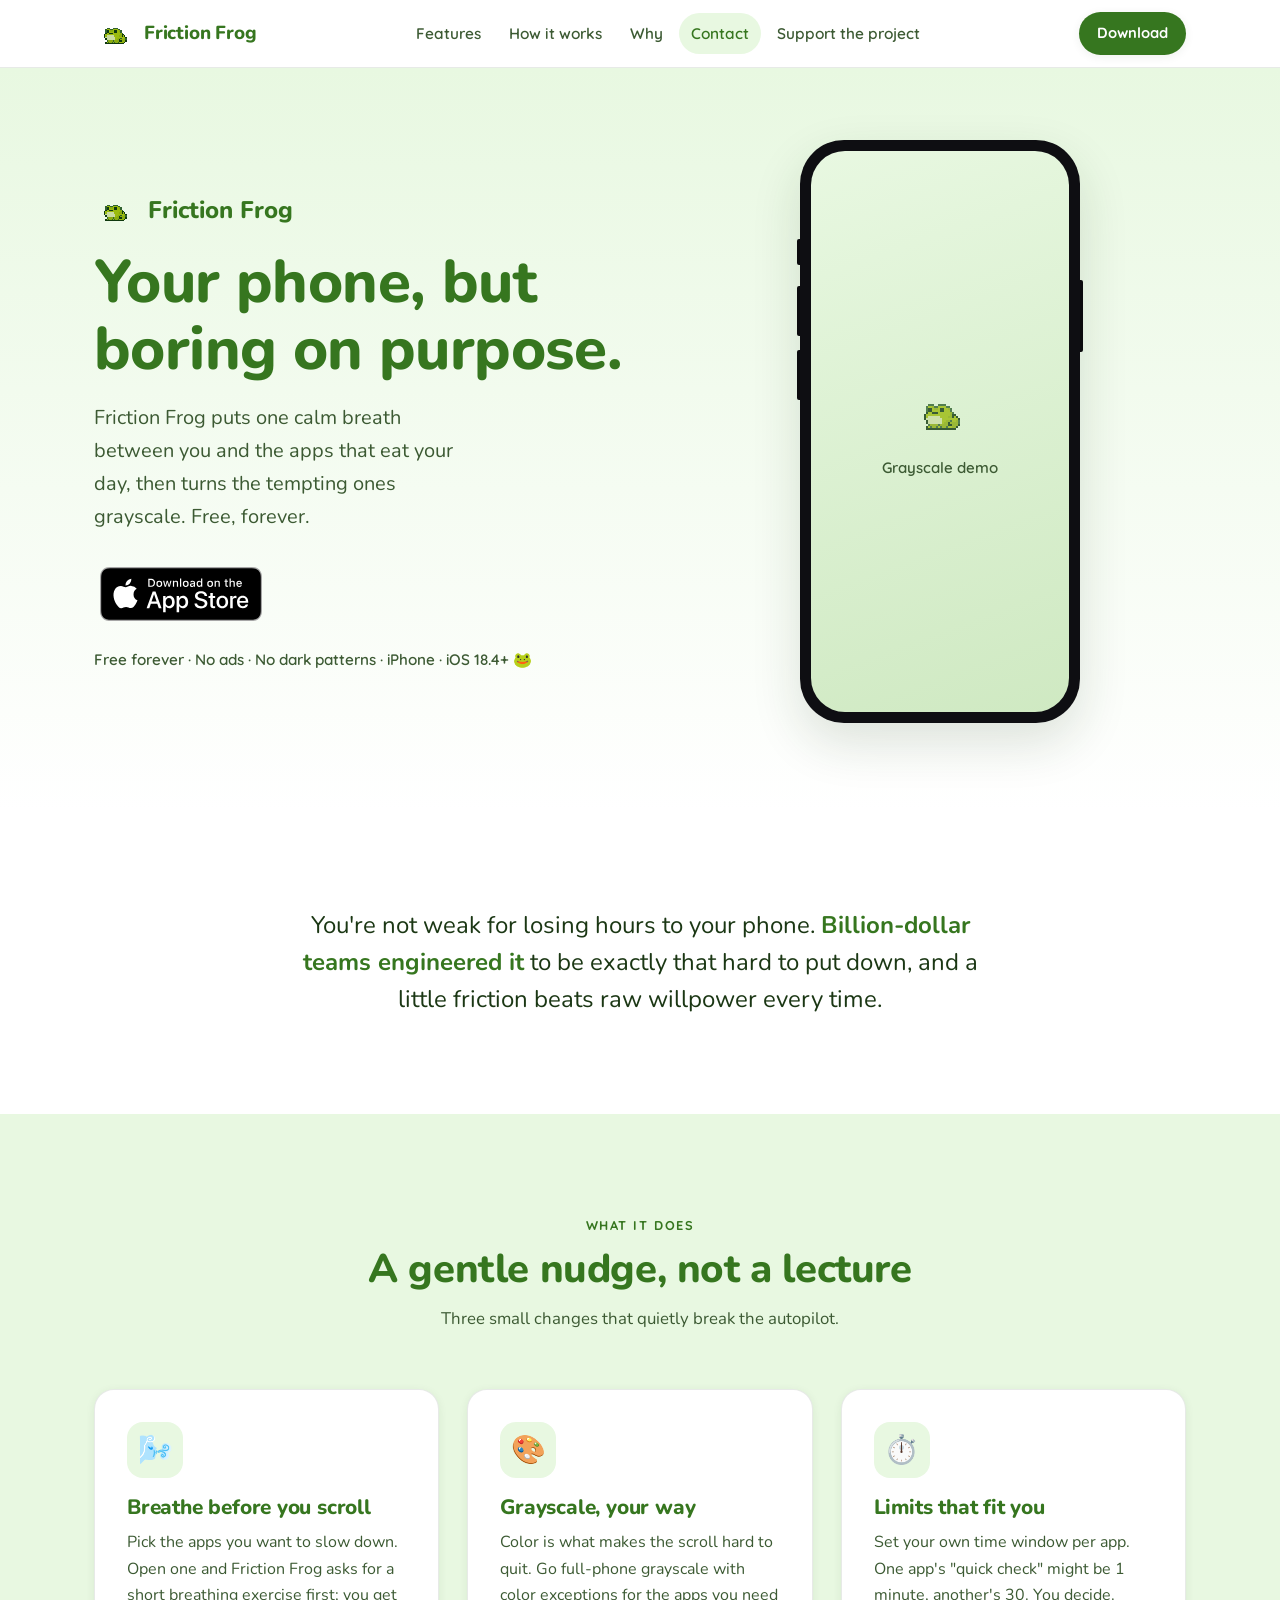
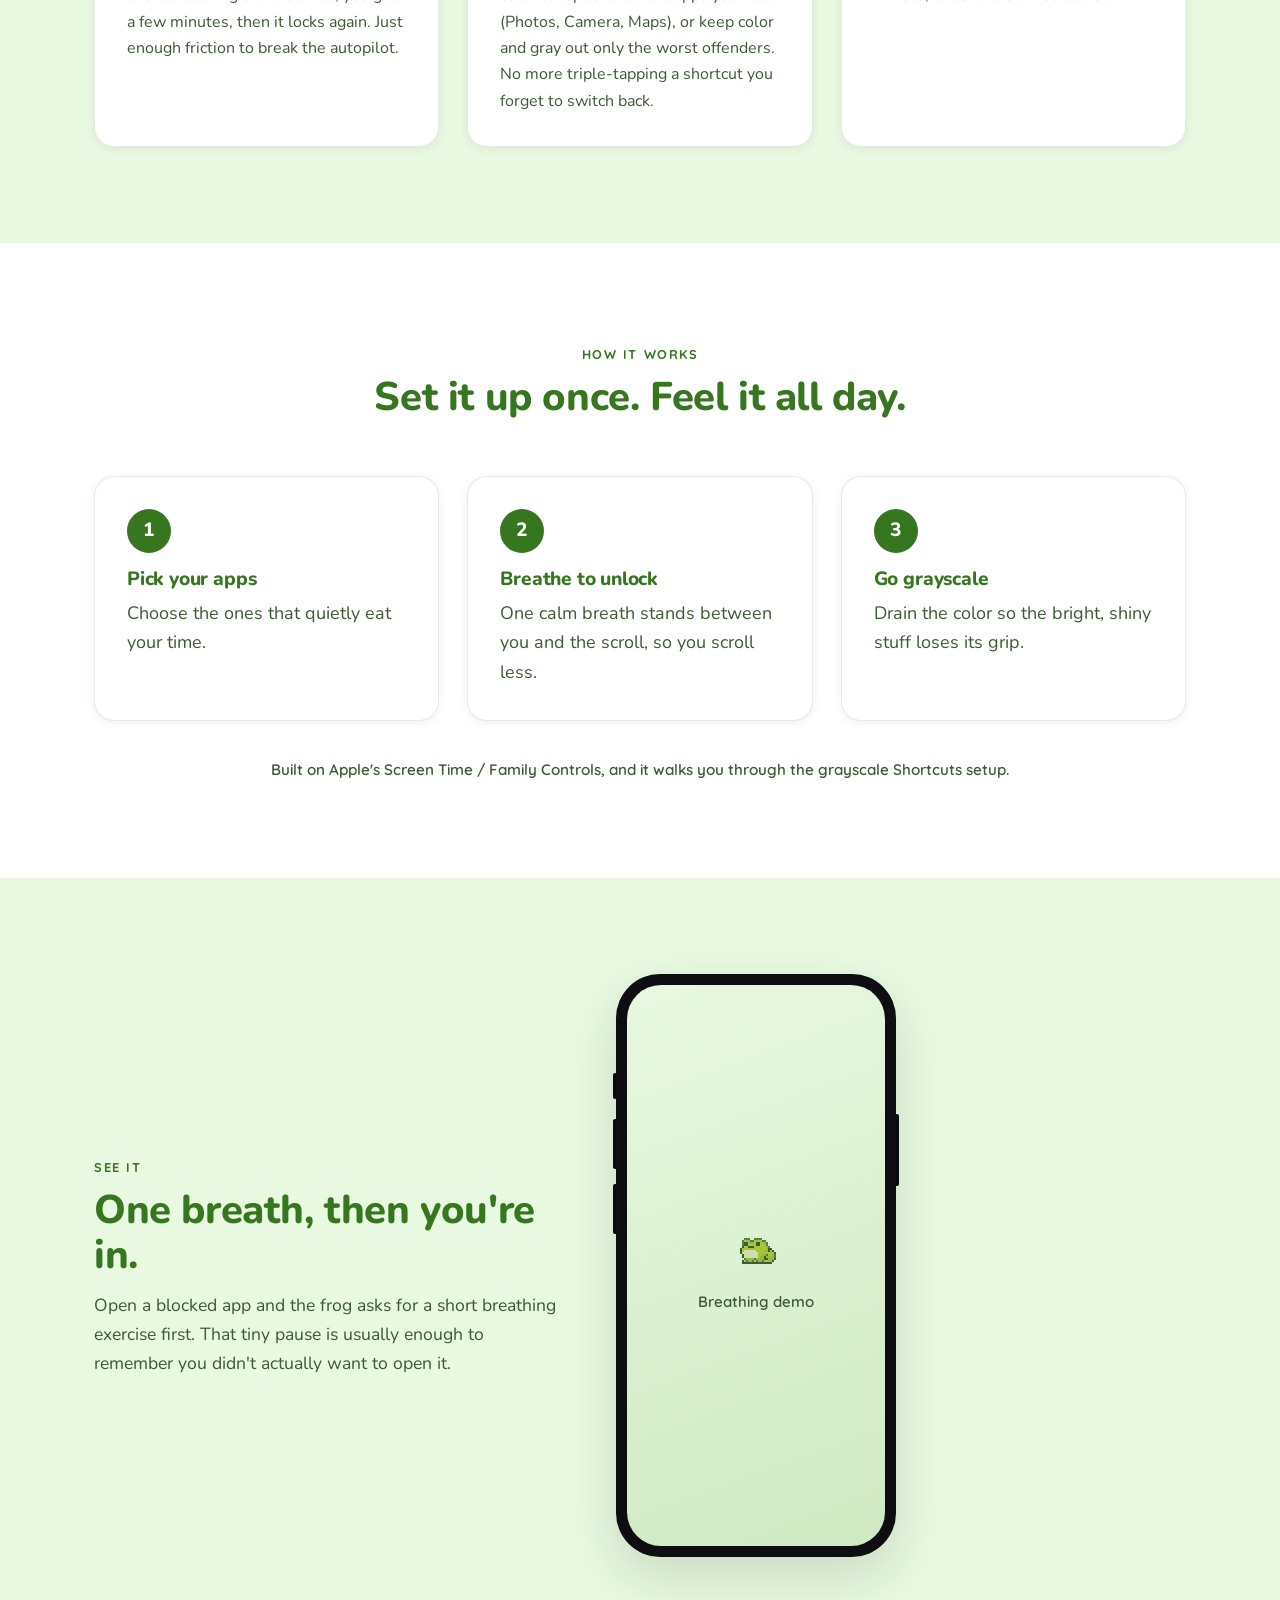
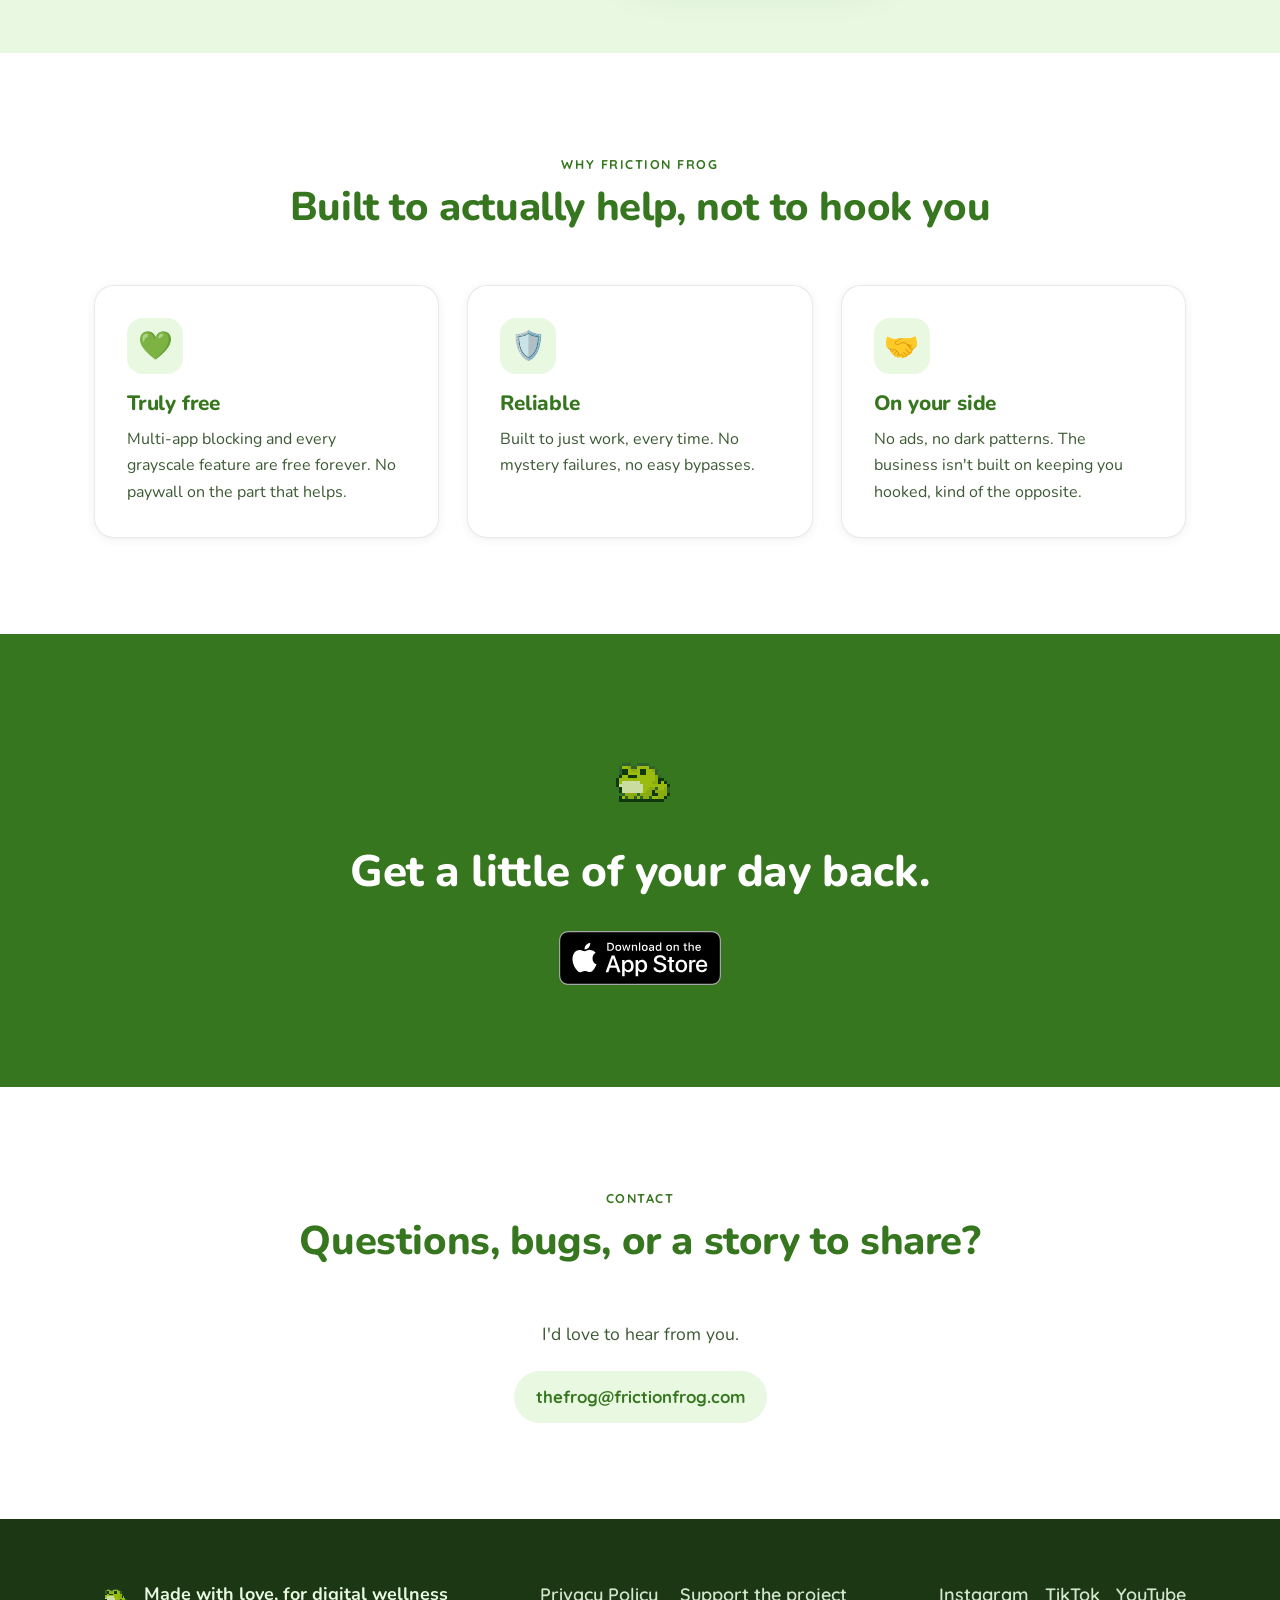
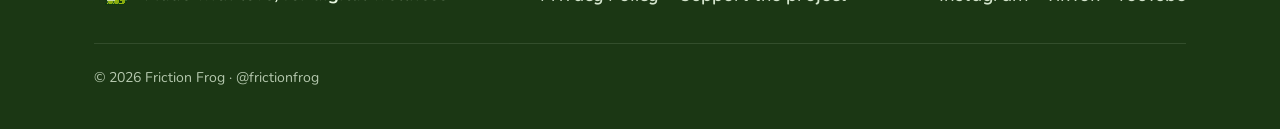
==== commit e4d36243: "Remove emoji" ====
--- a/index.html
+++ b/index.html
@@ -241,7 +241,7 @@
     <section class="section cta-band">
       <div class="container cta-band__inner reveal">
         <span class="logo logo--cta" role="img" aria-label="Friction Frog"></span>
-        <h2>Get a little of your day back. 🐸</h2>
+        <h2>Get a little of your day back.</h2>
         <a class="appstore-badge" data-download-cta
            href="https://apps.apple.com/us/app/friction-frog/id6751865850"
            aria-label="Download Friction Frog on the App Store">
@@ -274,7 +274,7 @@
       <div class="footer__grid">
         <span class="footer__made">
           <span class="logo logo--mark" role="img" aria-label="Friction Frog"></span>
-          Made with 💚 for digital wellness
+          Made with love, for digital wellness
         </span>
         <nav class="footer__links" aria-label="Footer">
           <a href="privacy.html">Privacy Policy</a>
